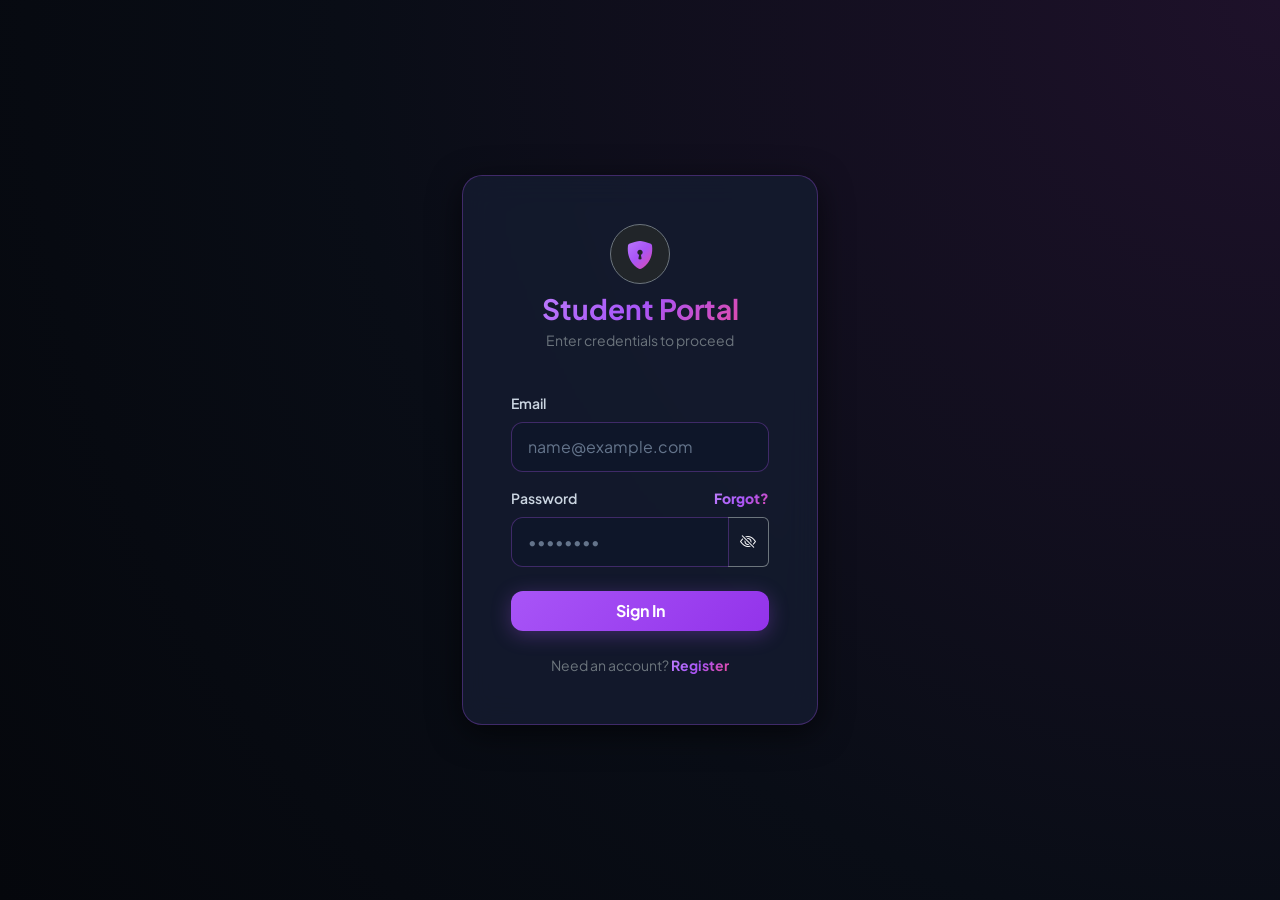
==== index.html @ be62087b "Initial commit - Complete Cyberpunk Quiz App" ====
<!DOCTYPE html>
<html lang="en">
<head>
  <meta charset="UTF-8">
  <meta name="viewport" content="width=device-width, initial-scale=1.0">
  <title>Login - Quiz Portal</title>
  <link href="https://cdn.jsdelivr.net/npm/bootstrap@5.3.0/dist/css/bootstrap.min.css" rel="stylesheet">
  <link rel="stylesheet" href="https://cdn.jsdelivr.net/npm/bootstrap-icons@1.11.0/font/bootstrap-icons.css">
  <link rel="stylesheet" href="css/style.css">
</head>
<body>
  <div class="container my-5">
    <div class="row justify-content-center">
      <div class="col-md-5 col-lg-4">
        <div class="card p-4 p-md-5">
          <div class="text-center mb-4">
            <div class="d-inline-flex align-items-center justify-content-center bg-dark p-3 rounded-circle border border-secondary mb-2" style="width: 60px; height: 60px;">
              <i class="bi bi-shield-lock-fill fs-3 text-purple"></i>
            </div>
            <h3 class="fw-bold text-purple mb-1">Student Portal</h3>
            <p class="text-secondary small">Enter credentials to proceed</p>
          </div>

          <div id="loginAlert" class="alert d-none py-2" role="alert"></div>

          <form id="loginForm">
            <div class="mb-3">
              <label class="form-label">Email</label>
              <input type="email" class="form-control" id="loginEmail" placeholder="name@example.com" required>
            </div>
            <div class="mb-3">
              <div class="d-flex justify-content-between"><label class="form-label">Password</label><a href="#" class="small text-purple text-decoration-none" id="forgotPasswordLink">Forgot?</a></div>
              <div class="input-group">
                <input type="password" class="form-control" id="loginPassword" placeholder="••••••••" required>
                <button class="btn btn-outline-secondary border-start-0 text-light" type="button" id="toggleLoginPassword"><i class="bi bi-eye-slash" id="toggleLoginIcon"></i></button>
              </div>
            </div>
            <button type="submit" id="loginBtn" class="btn btn-purple w-100 py-2 mt-2">Sign In</button>
          </form>
          <div class="text-center mt-4"><p class="small text-secondary mb-0">Need an account? <a href="register.html" class="text-purple fw-bold text-decoration-none">Register</a></p></div>
        </div>
      </div>
    </div>
  </div>
  <script src="js/auth.js"></script>
</body>
</html>
---- css/style.css ----
@import url('https://fonts.googleapis.com/css2?family=Plus+Jakarta+Sans:wght@400;500;600;700;800&display=swap');

:root {
  --bg-main: #090d16;
  --bg-card: rgba(21, 28, 47, 0.85);
  --bg-input: #0f172a;
  --border-color: rgba(168, 85, 247, 0.3);
  --text-main: #f8fafc;
  --text-sub: #cbd5e1;
  --neon-purple: #a855f7;
  --neon-pink: #ec4899;
  --neon-glow: 0 0 25px rgba(168, 85, 247, 0.4);
  --card-glow: 0 8px 32px 0 rgba(0, 0, 0, 0.6);
}

body {
  background: radial-gradient(circle at top right, #1e112a 0%, #090d16 60%, #05070c 100%);
  color: var(--text-main);
  min-height: 100vh;
  display: flex;
  flex-direction: column;
  justify-content: center;
  font-family: 'Plus Jakarta Sans', sans-serif;
}

.card {
  background: var(--bg-card);
  backdrop-filter: blur(16px);
  -webkit-backdrop-filter: blur(16px);
  border: 1px solid var(--border-color);
  border-radius: 20px;
  box-shadow: var(--card-glow);
  position: relative;
}

.form-label {
  color: var(--text-sub);
  font-size: 0.875rem;
  font-weight: 600;
}

.form-control {
  background-color: rgba(15, 23, 42, 0.9) !important;
  border: 1px solid var(--border-color) !important;
  color: #ffffff !important;
  border-radius: 12px;
  padding: 0.75rem 1rem;
  transition: all 0.3s ease;
}

.form-control::placeholder {
  color: #64748b !important;
  opacity: 1 !important;
}

.form-control:focus {
  border-color: var(--neon-purple) !important;
  box-shadow: var(--neon-glow) !important;
}

.text-purple {
  background: linear-gradient(135deg, #c084fc 0%, #a855f7 50%, #ec4899 100%);
  -webkit-background-clip: text;
  -webkit-text-fill-color: transparent;
  font-weight: 800;
}

.btn-purple {
  background: linear-gradient(135deg, #a855f7 0%, #9333ea 100%);
  border: none;
  color: #ffffff;
  border-radius: 12px;
  padding: 0.75rem 1rem;
  font-weight: 700;
  box-shadow: 0 4px 20px rgba(168, 85, 247, 0.3);
  transition: all 0.3s ease;
}

.btn-purple:hover {
  background: linear-gradient(135deg, #c084fc 0%, #a855f7 100%);
  color: #ffffff;
  box-shadow: var(--neon-glow);
  transform: translateY(-2px);
}

/* Custom Styling for Previous Button */
.btn-prev-neon {
  background: rgba(15, 23, 42, 0.8) !important;
  border: 1px solid rgba(168, 85, 247, 0.4) !important;
  color: var(--text-main) !important;
  border-radius: 12px;
  font-weight: 600;
  transition: all 0.3s ease;
}

.btn-prev-neon:hover {
  background: rgba(168, 85, 247, 0.2) !important;
  border-color: var(--neon-purple) !important;
  color: #ffffff !important;
  box-shadow: 0 0 15px rgba(168, 85, 247, 0.3);
  transform: translateY(-2px);
}

.pass-conditions {
  background: rgba(15, 23, 42, 0.7);
  border: 1px solid rgba(168, 85, 247, 0.2);
  border-radius: 10px;
  padding: 8px 12px;
  font-size: 0.75rem;
  color: #cbd5e1;
}

#emailSuggestBox {
  background: #111827;
  border: 1px solid var(--neon-purple);
  border-radius: 12px;
  overflow: hidden;
  box-shadow: 0 10px 25px rgba(0, 0, 0, 0.8), var(--neon-glow);
  max-height: 200px;
  overflow-y: auto;
}

.suggest-item {
  background: transparent;
  border: none;
  border-bottom: 1px solid rgba(255, 255, 255, 0.05);
  color: var(--text-main);
  padding: 10px 14px;
  text-align: left;
  width: 100%;
  font-size: 0.85rem;
  cursor: pointer;
  transition: all 0.2s ease;
}

.suggest-item:hover {
  background: rgba(168, 85, 247, 0.2);
  color: #ffffff;
  padding-left: 18px;
}

#questionContainer h5 {
  color: #ffffff !important;
  font-weight: 700 !important;
  font-size: 1.25rem !important;
  line-height: 1.6;
  text-shadow: 0 2px 4px rgba(0, 0, 0, 0.5);
}

.choice-btn {
  text-align: left;
  border: 1px solid var(--border-color);
  color: var(--text-main);
  background: rgba(15, 23, 42, 0.6);
  border-radius: 14px;
  padding: 1rem 1.25rem;
  font-weight: 600;
  transition: all 0.25s ease;
}

.choice-btn:hover {
  background: rgba(168, 85, 247, 0.15);
  border-color: var(--neon-purple);
  color: #fff;
}

.choice-btn.active-choice {
  background: linear-gradient(135deg, rgba(168, 85, 247, 0.3) 0%, rgba(236, 72, 153, 0.2) 100%);
  border-color: var(--neon-purple);
  color: #ffffff;
  box-shadow: var(--neon-glow);
}

.progress {
  background-color: rgba(15, 23, 42, 0.9);
  border-radius: 10px;
}

.progress-bar-purple {
  background: linear-gradient(90deg, #a855f7 0%, #ec4899 100%);
  box-shadow: var(--neon-glow);
}

.list-group-item-dark {
  background: rgba(15, 23, 42, 0.6);
  border: 1px solid var(--border-color);
  color: var(--text-main);
  border-radius: 10px !important;
  margin-bottom: 6px;
}

/* Custom Result Status Boxes (Dark Glassmorphism) */
.result-status-box {
  border-radius: 12px;
  padding: 14px 20px;
  font-weight: 600;
  text-align: center;
  backdrop-filter: blur(12px);
  -webkit-backdrop-filter: blur(12px);
  transition: all 0.3s ease;
  display: flex;
  align-items: center;
  justify-content: center;
  gap: 8px;
}

/* Success State (Pass) */
.result-status-success {
  background: rgba(15, 23, 42, 0.75);
  border: 1px solid rgba(168, 85, 247, 0.35);
  color: #86EFAC;
  box-shadow: 0 0 20px rgba(168, 85, 247, 0.15), inset 0 0 10px rgba(134, 239, 172, 0.05);
}

.result-status-success:hover {
  border-color: rgba(168, 85, 247, 0.6);
  box-shadow: 0 0 25px rgba(168, 85, 247, 0.25);
}

/* Failure State (Fail) */
.result-status-fail {
  background: rgba(30, 15, 25, 0.75);
  border: 1px solid rgba(248, 113, 113, 0.35);
  color: #FCA5A5;
  box-shadow: 0 0 20px rgba(248, 113, 113, 0.15), inset 0 0 10px rgba(252, 165, 165, 0.05);
}

.result-status-fail:hover {
  border-color: rgba(248, 113, 113, 0.6);
  box-shadow: 0 0 25px rgba(248, 113, 113, 0.25);
}
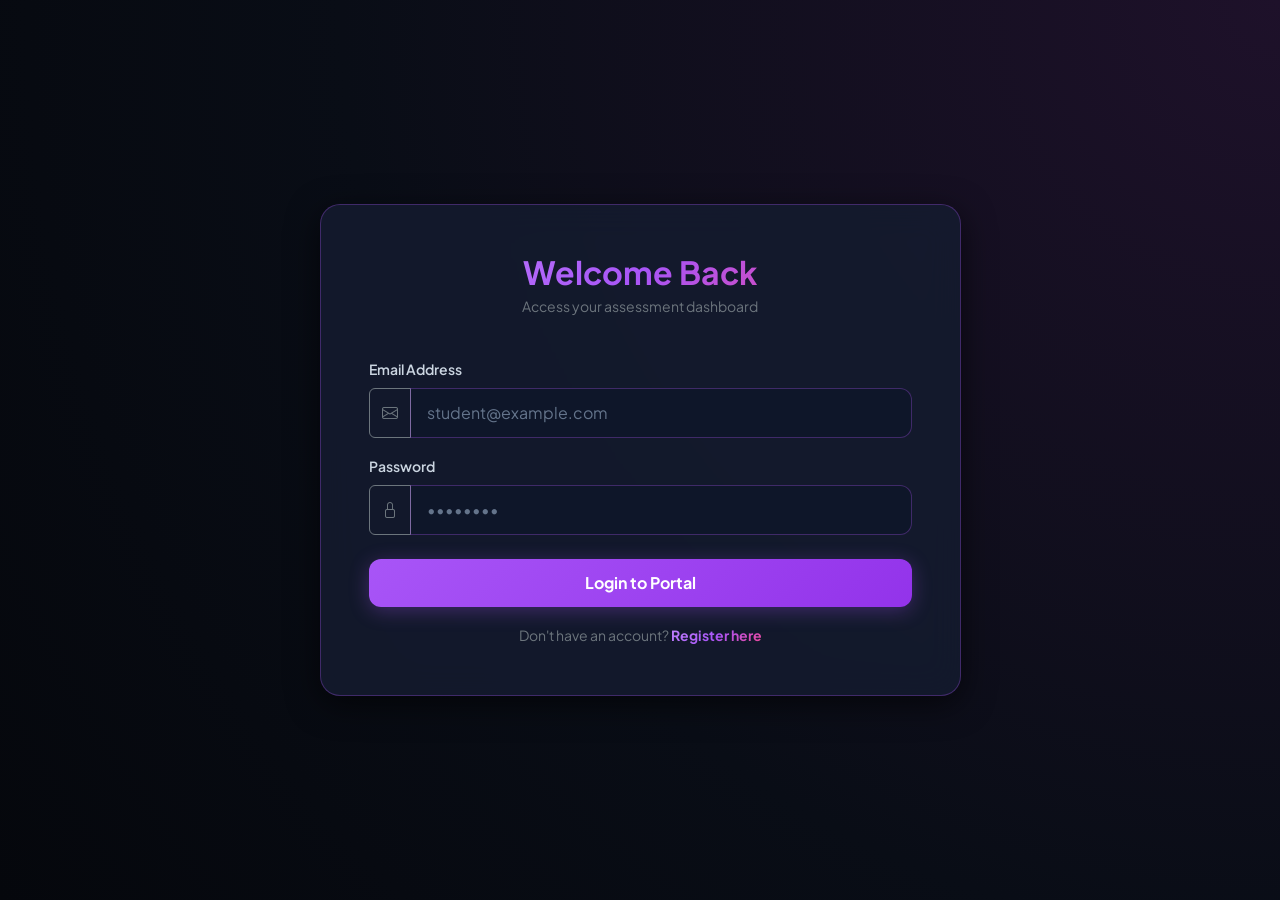
==== commit 3f00c2ae: "Update responsive HTML card layouts for desktop" ====
--- a/index.html
+++ b/index.html
@@ -3,41 +3,42 @@
 <head>
   <meta charset="UTF-8">
   <meta name="viewport" content="width=device-width, initial-scale=1.0">
-  <title>Login - Quiz Portal</title>
+  <title>Student Portal - Login</title>
   <link href="https://cdn.jsdelivr.net/npm/bootstrap@5.3.0/dist/css/bootstrap.min.css" rel="stylesheet">
   <link rel="stylesheet" href="https://cdn.jsdelivr.net/npm/bootstrap-icons@1.11.0/font/bootstrap-icons.css">
   <link rel="stylesheet" href="css/style.css">
 </head>
 <body>
-  <div class="container my-5">
+  <div class="container my-4">
     <div class="row justify-content-center">
-      <div class="col-md-5 col-lg-4">
+      <div class="col-12 col-md-10 col-lg-8 col-xl-7">
         <div class="card p-4 p-md-5">
           <div class="text-center mb-4">
-            <div class="d-inline-flex align-items-center justify-content-center bg-dark p-3 rounded-circle border border-secondary mb-2" style="width: 60px; height: 60px;">
-              <i class="bi bi-shield-lock-fill fs-3 text-purple"></i>
-            </div>
-            <h3 class="fw-bold text-purple mb-1">Student Portal</h3>
-            <p class="text-secondary small">Enter credentials to proceed</p>
+            <h2 class="text-purple fw-bold mb-1">Welcome Back</h2>
+            <p class="text-secondary small">Access your assessment dashboard</p>
           </div>
-
-          <div id="loginAlert" class="alert d-none py-2" role="alert"></div>
-
           <form id="loginForm">
             <div class="mb-3">
-              <label class="form-label">Email</label>
-              <input type="email" class="form-control" id="loginEmail" placeholder="name@example.com" required>
-            </div>
-            <div class="mb-3">
-              <div class="d-flex justify-content-between"><label class="form-label">Password</label><a href="#" class="small text-purple text-decoration-none" id="forgotPasswordLink">Forgot?</a></div>
+              <label for="loginEmail" class="form-label">Email Address</label>
               <div class="input-group">
-                <input type="password" class="form-control" id="loginPassword" placeholder="••••••••" required>
-                <button class="btn btn-outline-secondary border-start-0 text-light" type="button" id="toggleLoginPassword"><i class="bi bi-eye-slash" id="toggleLoginIcon"></i></button>
+                <span class="input-group-text bg-transparent border-secondary text-secondary"><i class="bi bi-envelope"></i></span>
+                <input type="email" class="form-control" id="loginEmail" placeholder="student@example.com" required>
               </div>
             </div>
-            <button type="submit" id="loginBtn" class="btn btn-purple w-100 py-2 mt-2">Sign In</button>
+            <div class="mb-4">
+              <label for="loginPassword" class="form-label">Password</label>
+              <div class="input-group">
+                <span class="input-group-text bg-transparent border-secondary text-secondary"><i class="bi bi-lock"></i></span>
+                <input type="password" class="form-control" id="loginPassword" placeholder="••••••••" required>
+              </div>
+            </div>
+            <div id="loginError" class="text-danger small mb-3 text-center"></div>
+            <button type="submit" class="btn btn-purple w-100 py-2.5 mb-3">Login to Portal</button>
+            <div class="text-center">
+              <span class="text-secondary small">Don't have an account? </span>
+              <a href="register.html" class="text-purple text-decoration-none small fw-bold">Register here</a>
+            </div>
           </form>
-          <div class="text-center mt-4"><p class="small text-secondary mb-0">Need an account? <a href="register.html" class="text-purple fw-bold text-decoration-none">Register</a></p></div>
         </div>
       </div>
     </div>
